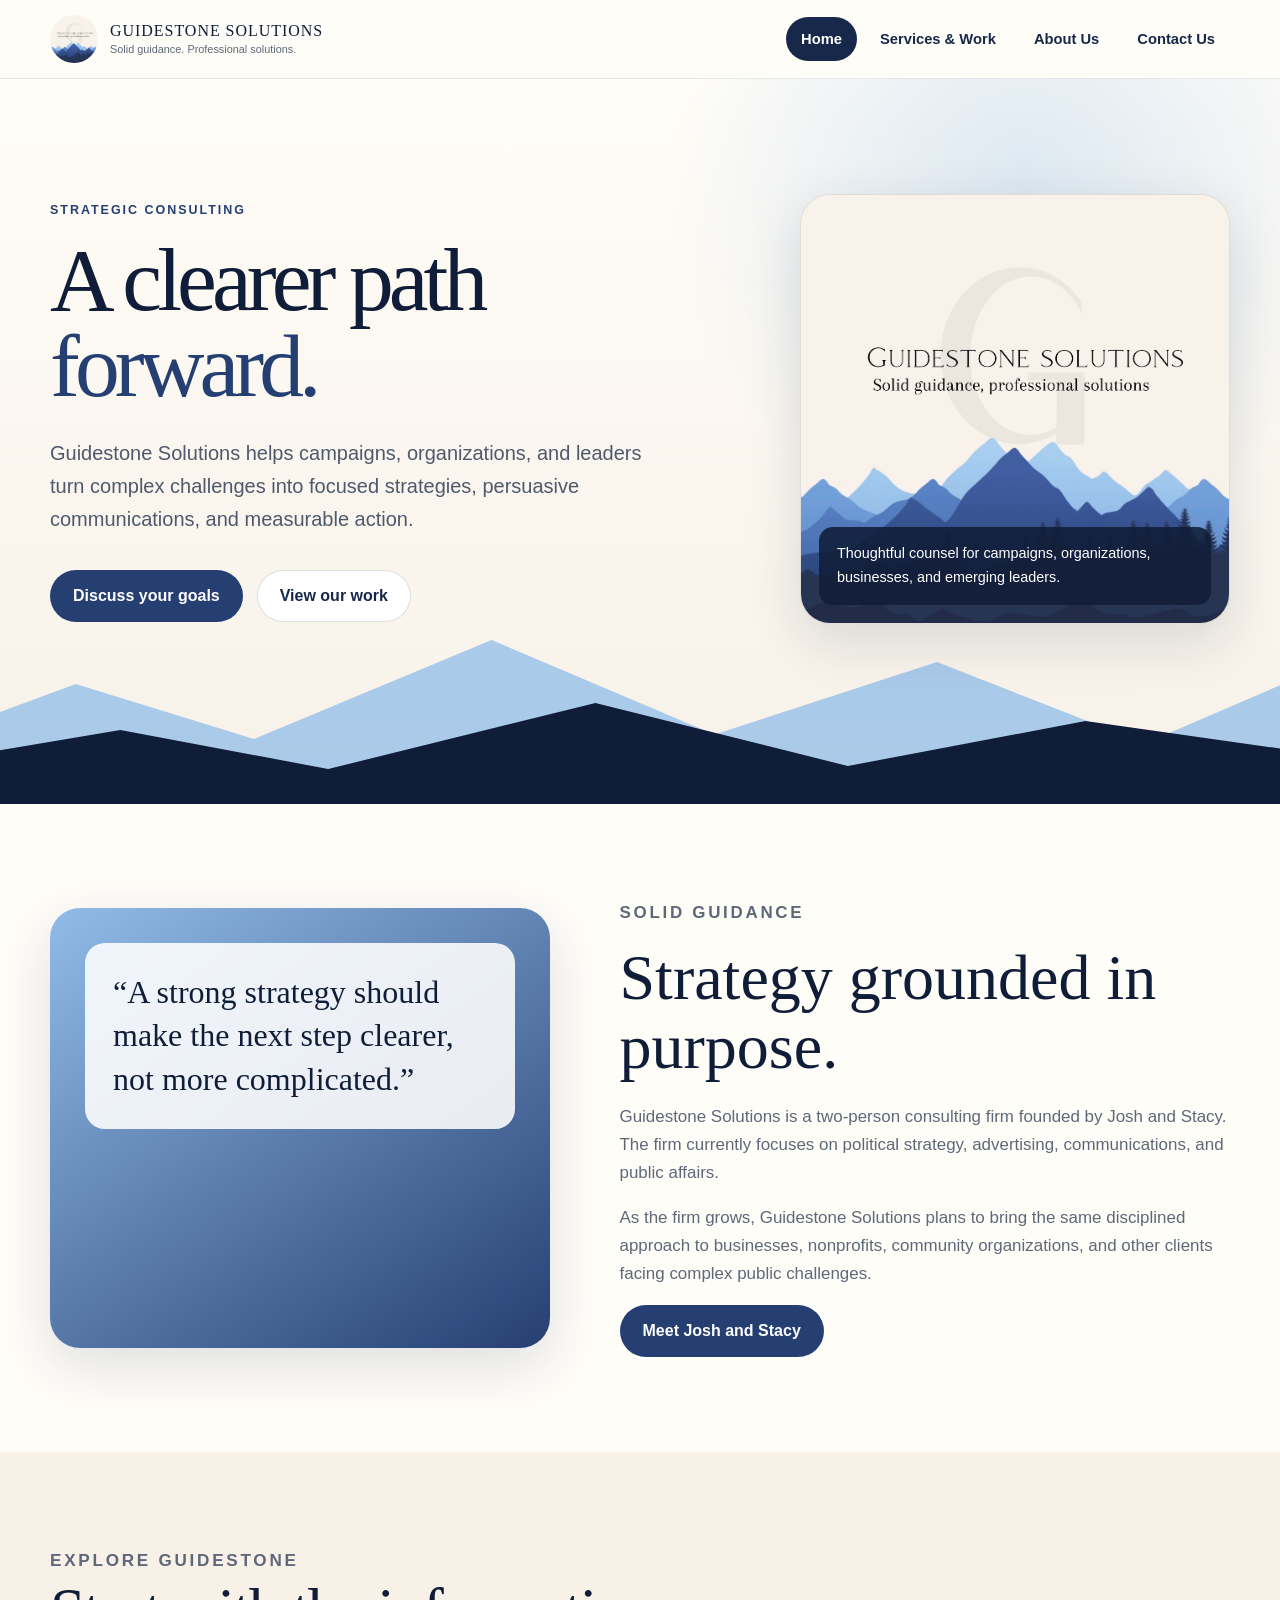
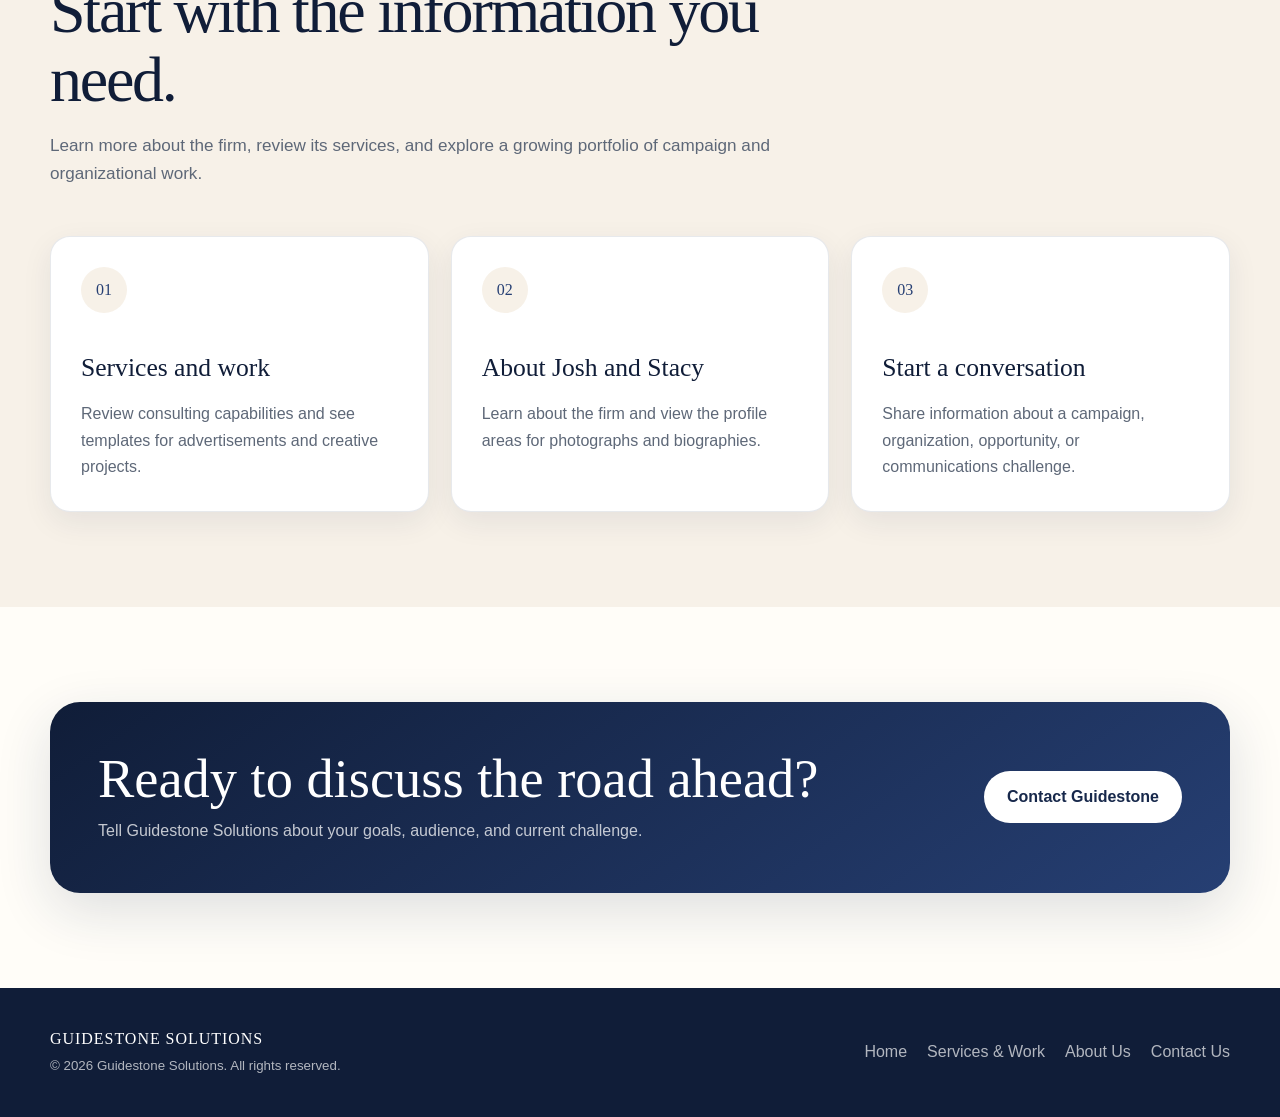
==== index.html @ 4f050463 "Update and rename style.css to index.html" ====
<!DOCTYPE html>
<html lang="en">
<head>
  <meta charset="UTF-8">

  <meta
    name="viewport"
    content="width=device-width, initial-scale=1"
  >

  <meta
    name="description"
    content="Guidestone Solutions provides strategic consulting, campaign communications, advertising, and organizational guidance."
  >

  <meta name="theme-color" content="#17284b">

  <meta property="og:title" content="Guidestone Solutions">

  <meta
    property="og:description"
    content="Solid guidance. Professional solutions."
  >

  <meta property="og:image" content="guidestonelogo.jpeg">
  <meta property="og:type" content="website">

  <title>Guidestone Solutions | Home</title>

  <style>
    :root {
      --cream: #f7f1e8;
      --cream-light: #fffdf8;
      --cream-dark: #e9e0d4;
      --blue-light: #91bce8;
      --blue: #527fc0;
      --blue-dark: #263f73;
      --navy: #17284b;
      --navy-dark: #101d38;
      --text: #172033;
      --muted: #5e6878;
      --white: #ffffff;
      --container: 1180px;
      --radius: 20px;
      --shadow: 0 18px 55px rgba(23, 40, 75, 0.14);
    }

    * {
      box-sizing: border-box;
    }

    html {
      scroll-behavior: smooth;
    }

    body {
      margin: 0;
      color: var(--text);
      background: var(--cream-light);
      font-family: Arial, Helvetica, sans-serif;
      line-height: 1.65;
    }

    img {
      display: block;
      max-width: 100%;
    }

    a {
      color: inherit;
    }

    .container {
      width: min(calc(100% - 36px), var(--container));
      margin-inline: auto;
    }

    .site-header {
      position: sticky;
      z-index: 100;
      top: 0;
      background: rgba(255, 253, 248, 0.96);
      border-bottom: 1px solid rgba(23, 40, 75, 0.1);
    }

    .navigation {
      display: flex;
      min-height: 78px;
      align-items: center;
      justify-content: space-between;
      gap: 28px;
    }

    .brand {
      display: flex;
      align-items: center;
      gap: 12px;
      color: var(--navy-dark);
      text-decoration: none;
    }

    .brand-logo {
      width: 48px;
      height: 48px;
      object-fit: cover;
      border-radius: 50%;
    }

    .brand-text {
      display: grid;
      line-height: 1.1;
    }

    .brand-name {
      font-family: Georgia, "Times New Roman", serif;
      font-size: 1rem;
      letter-spacing: 0.06em;
      text-transform: uppercase;
    }

    .brand-tagline {
      margin-top: 4px;
      color: var(--muted);
      font-size: 0.68rem;
    }

    .nav-menu {
      display: flex;
      flex-wrap: wrap;
      align-items: center;
      justify-content: flex-end;
      gap: 8px;
    }

    .nav-link {
      padding: 10px 15px;
      color: var(--navy);
      border-radius: 999px;
      font-size: 0.92rem;
      font-weight: 700;
      text-decoration: none;
    }

    .nav-link:hover {
      background: var(--cream);
    }

    .nav-link.active {
      color: var(--white);
      background: var(--navy);
    }

    .hero {
      position: relative;
      overflow: hidden;
      padding: 115px 0 180px;
      background:
        radial-gradient(
          circle at 80% 15%,
          rgba(145, 188, 232, 0.3),
          transparent 30%
        ),
        linear-gradient(
          180deg,
          var(--cream-light),
          var(--cream)
        );
    }

    .hero-grid {
      position: relative;
      z-index: 2;
      display: grid;
      grid-template-columns: 1.1fr 0.9fr;
      align-items: center;
      gap: 70px;
    }

    .eyebrow {
      display: inline-block;
      margin: 0 0 16px;
      color: var(--blue-dark);
      font-size: 0.78rem;
      font-weight: 800;
      letter-spacing: 0.16em;
      text-transform: uppercase;
    }

    .hero h1 {
      margin: 0;
      color: var(--navy-dark);
      font-family: Georgia, "Times New Roman", serif;
      font-size: clamp(3.4rem, 7vw, 6.7rem);
      font-weight: 500;
      line-height: 0.96;
      letter-spacing: -0.055em;
    }

    .hero h1 span {
      color: var(--blue-dark);
    }

    .hero-description {
      max-width: 650px;
      margin: 28px 0 0;
      color: #4e596c;
      font-size: clamp(1.05rem, 2vw, 1.25rem);
    }

    .actions {
      display: flex;
      flex-wrap: wrap;
      gap: 14px;
      margin-top: 34px;
    }

    .button {
      display: inline-flex;
      min-height: 50px;
      align-items: center;
      justify-content: center;
      padding: 12px 22px;
      border: 1px solid transparent;
      border-radius: 999px;
      font-weight: 700;
      text-decoration: none;
    }

    .button-primary {
      color: var(--white);
      background: var(--blue-dark);
    }

    .button-primary:hover {
      background: var(--navy);
    }

    .button-secondary {
      color: var(--navy);
      background: var(--white);
      border-color: rgba(23, 40, 75, 0.15);
    }

    .logo-card {
      position: relative;
      max-width: 430px;
      margin-left: auto;
      overflow: hidden;
      background: var(--cream);
      border: 1px solid rgba(23, 40, 75, 0.1);
      border-radius: 30px;
      box-shadow: var(--shadow);
    }

    .logo-card img {
      width: 100%;
      aspect-ratio: 1;
      object-fit: cover;
    }

    .logo-caption {
      position: absolute;
      right: 18px;
      bottom: 18px;
      left: 18px;
      padding: 15px 18px;
      color: var(--white);
      background: rgba(16, 29, 56, 0.88);
      border-radius: 14px;
      font-size: 0.9rem;
    }

    .mountain {
      position: absolute;
      right: -8%;
      bottom: -1px;
      left: -8%;
    }

    .mountain-back {
      height: 220px;
      background: var(--blue-light);
      clip-path: polygon(
        0 75%,
        12% 45%,
        24% 70%,
        40% 25%,
        55% 68%,
        70% 35%,
        84% 72%,
        94% 43%,
        100% 70%,
        100% 100%,
        0 100%
      );
      opacity: 0.75;
    }

    .mountain-front {
      height: 150px;
      background: var(--navy-dark);
      clip-path: polygon(
        0 75%,
        15% 50%,
        29% 76%,
        47% 32%,
        64% 74%,
        80% 44%,
        100% 72%,
        100% 100%,
        0 100%
      );
    }

    .section {
      padding: 95px 0;
    }

    .section-cream {
      background: var(--cream);
    }

    .section-heading {
      max-width: 760px;
      margin-bottom: 48px;
    }

    .section-heading h2 {
      margin: 0 0 18px;
      color: var(--navy-dark);
      font-family: Georgia, "Times New Roman", serif;
      font-size: clamp(2.2rem, 5vw, 4rem);
      font-weight: 500;
      line-height: 1.08;
      letter-spacing: -0.035em;
    }

    .section-heading p {
      margin: 0;
      color: var(--muted);
      font-size: 1.07rem;
    }

    .intro-grid {
      display: grid;
      grid-template-columns: 0.9fr 1.1fr;
      align-items: center;
      gap: 70px;
    }

    .intro-visual {
      min-height: 440px;
      padding: 35px;
      background:
        linear-gradient(
          145deg,
          var(--blue-light),
          var(--blue-dark)
        );
      border-radius: 30px;
      box-shadow: var(--shadow);
    }

    .quote-card {
      padding: 28px;
      color: var(--navy-dark);
      background: rgba(255, 255, 255, 0.88);
      border-radius: var(--radius);
    }

    .quote-card p {
      margin: 0;
      font-family: Georgia, "Times New Roman", serif;
      font-size: clamp(1.4rem, 3vw, 2rem);
      line-height: 1.35;
    }

    .intro-copy h2 {
      margin: 0 0 22px;
      color: var(--navy-dark);
      font-family: Georgia, "Times New Roman", serif;
      font-size: clamp(2.3rem, 5vw, 4rem);
      font-weight: 500;
      line-height: 1.08;
    }

    .intro-copy p {
      color: var(--muted);
      font-size: 1.06rem;
    }

    .cards {
      display: grid;
      grid-template-columns: repeat(3, 1fr);
      gap: 22px;
    }

    .card {
      padding: 30px;
      color: var(--navy-dark);
      background: var(--white);
      border: 1px solid rgba(23, 40, 75, 0.1);
      border-radius: var(--radius);
      box-shadow: 0 10px 30px rgba(23, 40, 75, 0.08);
      text-decoration: none;
    }

    .card:hover {
      border-color: rgba(82, 127, 192, 0.45);
    }

    .card-number {
      display: inline-flex;
      width: 46px;
      height: 46px;
      align-items: center;
      justify-content: center;
      color: var(--blue-dark);
      background: var(--cream);
      border-radius: 50%;
      font-family: Georgia, "Times New Roman", serif;
    }

    .card h3 {
      margin: 34px 0 12px;
      font-family: Georgia, "Times New Roman", serif;
      font-size: 1.6rem;
      font-weight: 500;
    }

    .card p {
      margin: 0;
      color: var(--muted);
    }

    .cta {
      display: flex;
      align-items: center;
      justify-content: space-between;
      gap: 30px;
      padding: 48px;
      color: var(--white);
      background:
        linear-gradient(
          145deg,
          var(--navy-dark),
          var(--blue-dark)
        );
      border-radius: 30px;
      box-shadow: var(--shadow);
    }

    .cta h2 {
      margin: 0 0 10px;
      font-family: Georgia, "Times New Roman", serif;
      font-size: clamp(2rem, 5vw, 3.4rem);
      font-weight: 500;
      line-height: 1.08;
    }

    .cta p {
      margin: 0;
      color: rgba(255, 255, 255, 0.75);
    }

    .button-light {
      color: var(--navy);
      background: var(--white);
    }

    .site-footer {
      padding: 38px 0;
      color: rgba(255, 255, 255, 0.68);
      background: var(--navy-dark);
    }

    .footer-grid {
      display: flex;
      align-items: center;
      justify-content: space-between;
      gap: 25px;
    }

    .footer-title {
      color: var(--white);
      font-family: Georgia, "Times New Roman", serif;
      letter-spacing: 0.06em;
      text-transform: uppercase;
    }

    .footer-links {
      display: flex;
      flex-wrap: wrap;
      gap: 20px;
    }

    .footer-links a {
      text-decoration: none;
    }

    .footer-links a:hover {
      color: var(--white);
    }

    @media (max-width: 900px) {
      .hero-grid,
      .intro-grid {
        grid-template-columns: 1fr;
      }

      .logo-card {
        width: min(100%, 460px);
        margin: 0;
      }

      .cards {
        grid-template-columns: 1fr;
      }

      .cta {
        align-items: flex-start;
        flex-direction: column;
      }
    }

    @media (max-width: 680px) {
      .navigation {
        align-items: flex-start;
        flex-direction: column;
        padding: 15px 0;
      }

      .nav-menu {
        width: 100%;
        justify-content: flex-start;
      }

      .nav-link {
        padding: 8px 11px;
      }

      .hero {
        padding: 80px 0 150px;
      }

      .hero h1 {
        font-size: clamp(3rem, 16vw, 5rem);
      }

      .actions {
        flex-direction: column;
      }

      .button {
        width: 100%;
      }

      .section {
        padding: 72px 0;
      }

      .cta {
        padding: 34px 24px;
      }

      .footer-grid {
        align-items: flex-start;
        flex-direction: column;
      }
    }
  </style>
</head>

<body>
  <header class="site-header">
    <div class="container navigation">
      <a class="brand" href="index.html">
        <img
          class="brand-logo"
          src="guidestonelogo.jpeg"
          alt=""
        >

        <span class="brand-text">
          <span class="brand-name">
            Guidestone Solutions
          </span>

          <span class="brand-tagline">
            Solid guidance. Professional solutions.
          </span>
        </span>
      </a>

      <nav class="nav-menu" aria-label="Main navigation">
        <a class="nav-link active" href="index.html">
          Home
        </a>

        <a class="nav-link" href="services.html">
          Services &amp; Work
        </a>

        <a class="nav-link" href="about.html">
          About Us
        </a>

        <a class="nav-link" href="contact.html">
          Contact Us
        </a>
      </nav>
    </div>
  </header>

  <main>
    <section class="hero">
      <div class="container hero-grid">
        <div>
          <p class="eyebrow">
            Strategic consulting
          </p>

          <h1>
            A clearer path
            <span>forward.</span>
          </h1>

          <p class="hero-description">
            Guidestone Solutions helps campaigns, organizations,
            and leaders turn complex challenges into focused
            strategies, persuasive communications, and measurable
            action.
          </p>

          <div class="actions">
            <a class="button button-primary" href="contact.html">
              Discuss your goals
            </a>

            <a class="button button-secondary" href="services.html">
              View our work
            </a>
          </div>
        </div>

        <aside class="logo-card">
          <img
            src="guidestonelogo.jpeg"
            alt="Guidestone Solutions logo featuring blue mountain silhouettes"
          >

          <div class="logo-caption">
            Thoughtful counsel for campaigns, organizations,
            businesses, and emerging leaders.
          </div>
        </aside>
      </div>

      <div class="mountain mountain-back"></div>
      <div class="mountain mountain-front"></div>
    </section>

    <section class="section">
      <div class="container intro-grid">
        <div class="intro-visual">
          <div class="quote-card">
            <p>
              “A strong strategy should make the next step clearer,
              not more complicated.”
            </p>
          </div>
        </div>

        <div class="intro-copy">
          <p class="eyebrow">
            Solid guidance
          </p>

          <h2>
            Strategy grounded in purpose.
          </h2>

          <p>
            Guidestone Solutions is a two-person consulting firm
            founded by Josh and Stacy. The firm currently focuses
            on political strategy, advertising, communications,
            and public affairs.
          </p>

          <p>
            As the firm grows, Guidestone Solutions plans to bring
            the same disciplined approach to businesses, nonprofits,
            community organizations, and other clients facing
            complex public challenges.
          </p>

          <a class="button button-primary" href="about.html">
            Meet Josh and Stacy
          </a>
        </div>
      </div>
    </section>

    <section class="section section-cream">
      <div class="container">
        <div class="section-heading">
          <p class="eyebrow">
            Explore Guidestone
          </p>

          <h2>
            Start with the information you need.
          </h2>

          <p>
            Learn more about the firm, review its services, and
            explore a growing portfolio of campaign and
            organizational work.
          </p>
        </div>

        <div class="cards">
          <a class="card" href="services.html">
            <span class="card-number">01</span>

            <h3>Services and work</h3>

            <p>
              Review consulting capabilities and see templates
              for advertisements and creative projects.
            </p>
          </a>

          <a class="card" href="about.html">
            <span class="card-number">02</span>

            <h3>About Josh and Stacy</h3>

            <p>
              Learn about the firm and view the profile areas
              for photographs and biographies.
            </p>
          </a>

          <a class="card" href="contact.html">
            <span class="card-number">03</span>

            <h3>Start a conversation</h3>

            <p>
              Share information about a campaign, organization,
              opportunity, or communications challenge.
            </p>
          </a>
        </div>
      </div>
    </section>

    <section class="section">
      <div class="container cta">
        <div>
          <h2>
            Ready to discuss the road ahead?
          </h2>

          <p>
            Tell Guidestone Solutions about your goals,
            audience, and current challenge.
          </p>
        </div>

        <a class="button button-light" href="contact.html">
          Contact Guidestone
        </a>
      </div>
    </section>
  </main>

  <footer class="site-footer">
    <div class="container footer-grid">
      <div>
        <div class="footer-title">
          Guidestone Solutions
        </div>

        <small>
          © 2026 Guidestone Solutions. All rights reserved.
        </small>
      </div>

      <nav class="footer-links" aria-label="Footer navigation">
        <a href="index.html">Home</a>
        <a href="services.html">Services &amp; Work</a>
        <a href="about.html">About Us</a>
        <a href="contact.html">Contact Us</a>
      </nav>
    </div>
  </footer>
</body>
</html>
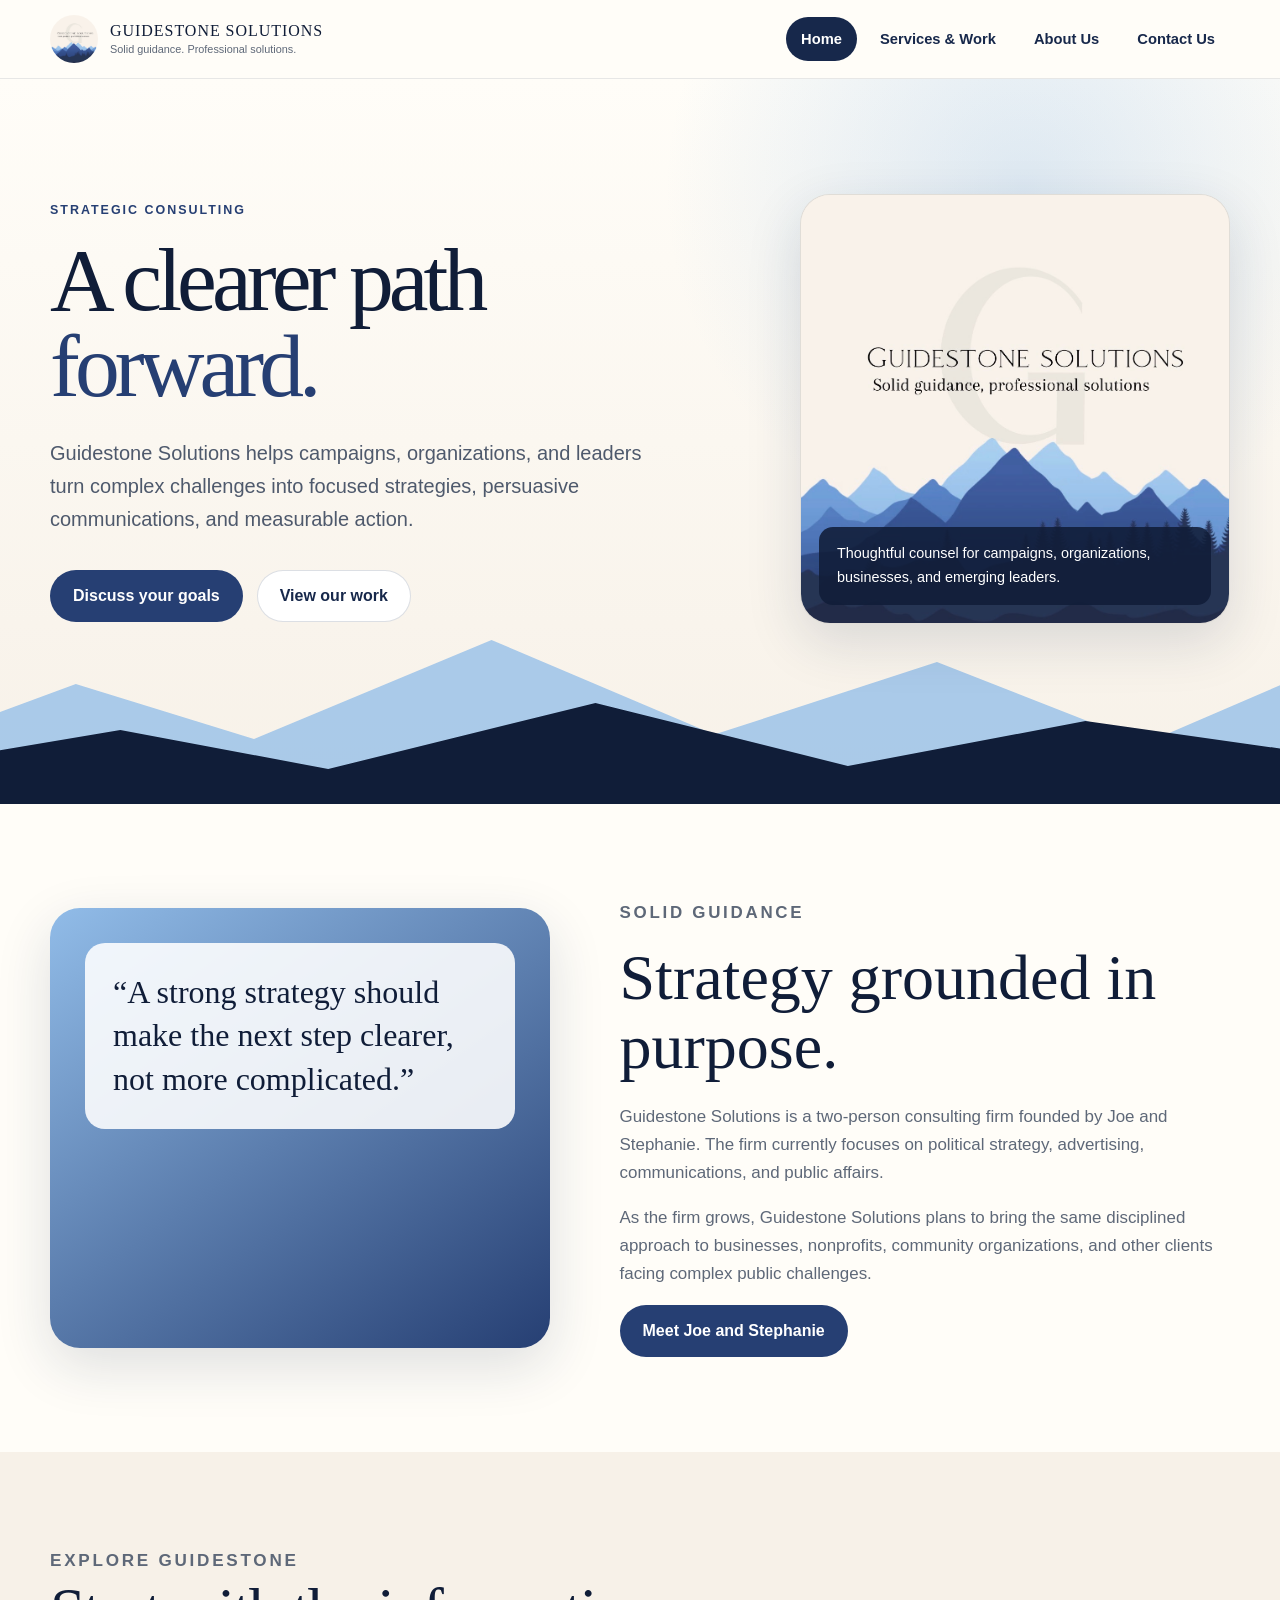
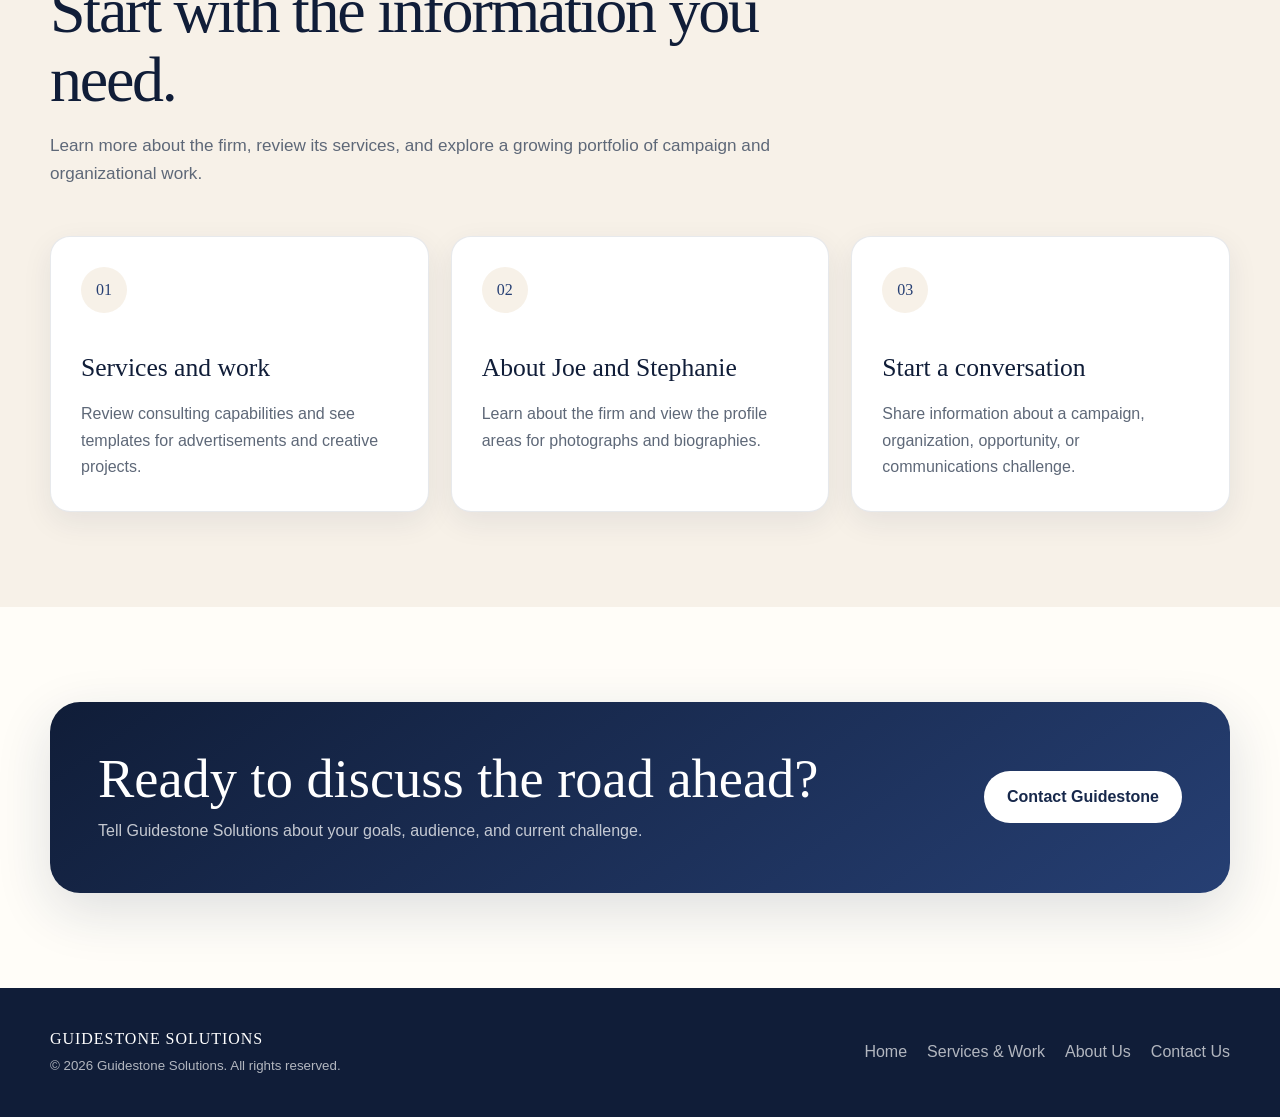
==== commit 62177d89: "Update index.html Updated template names in index.html  Josh = Joe Stacy = Stephanie" ====
--- a/index.html
+++ b/index.html
@@ -682,7 +682,7 @@
 
           <p>
             Guidestone Solutions is a two-person consulting firm
-            founded by Josh and Stacy. The firm currently focuses
+            founded by Joe and Stephanie. The firm currently focuses
             on political strategy, advertising, communications,
             and public affairs.
           </p>
@@ -695,7 +695,7 @@
           </p>
 
           <a class="button button-primary" href="about.html">
-            Meet Josh and Stacy
+            Meet Joe and Stephanie
           </a>
         </div>
       </div>
@@ -734,7 +734,7 @@
           <a class="card" href="about.html">
             <span class="card-number">02</span>
 
-            <h3>About Josh and Stacy</h3>
+            <h3>About Joe and Stephanie</h3>
 
             <p>
               Learn about the firm and view the profile areas
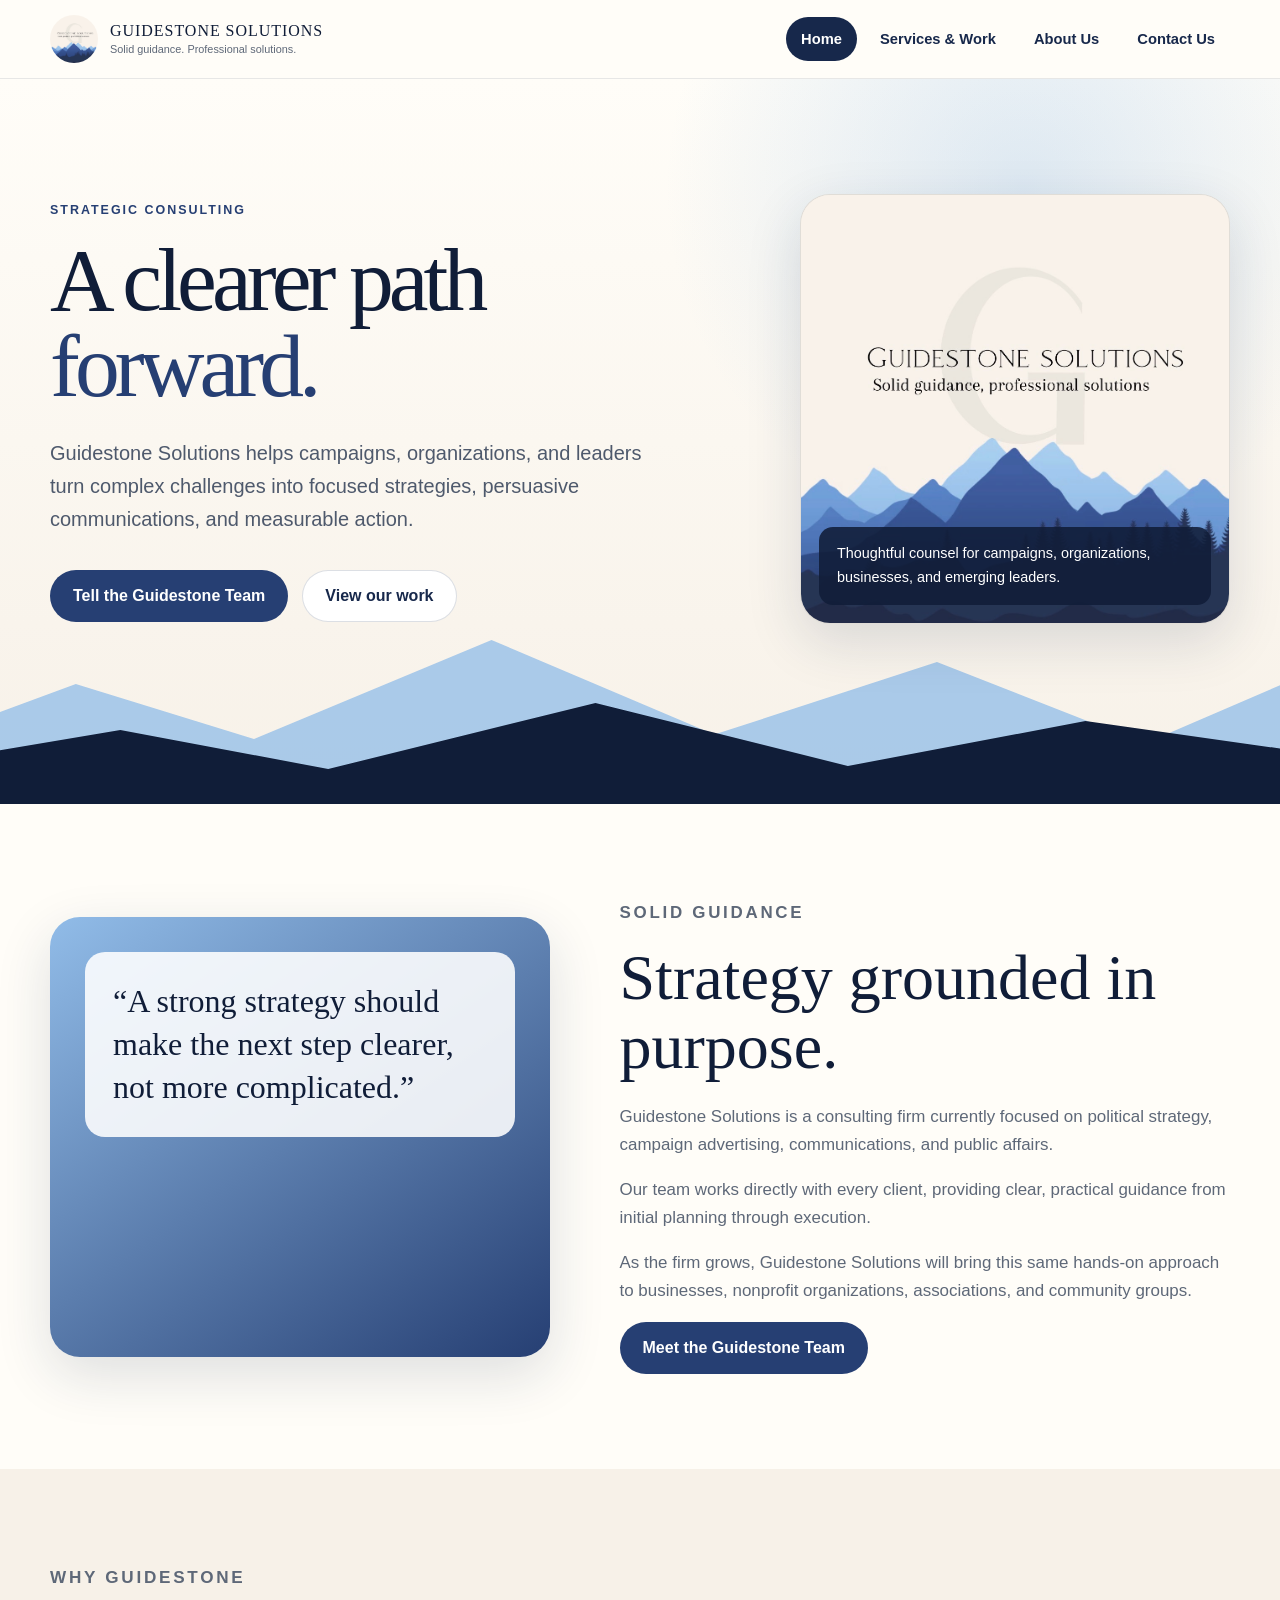
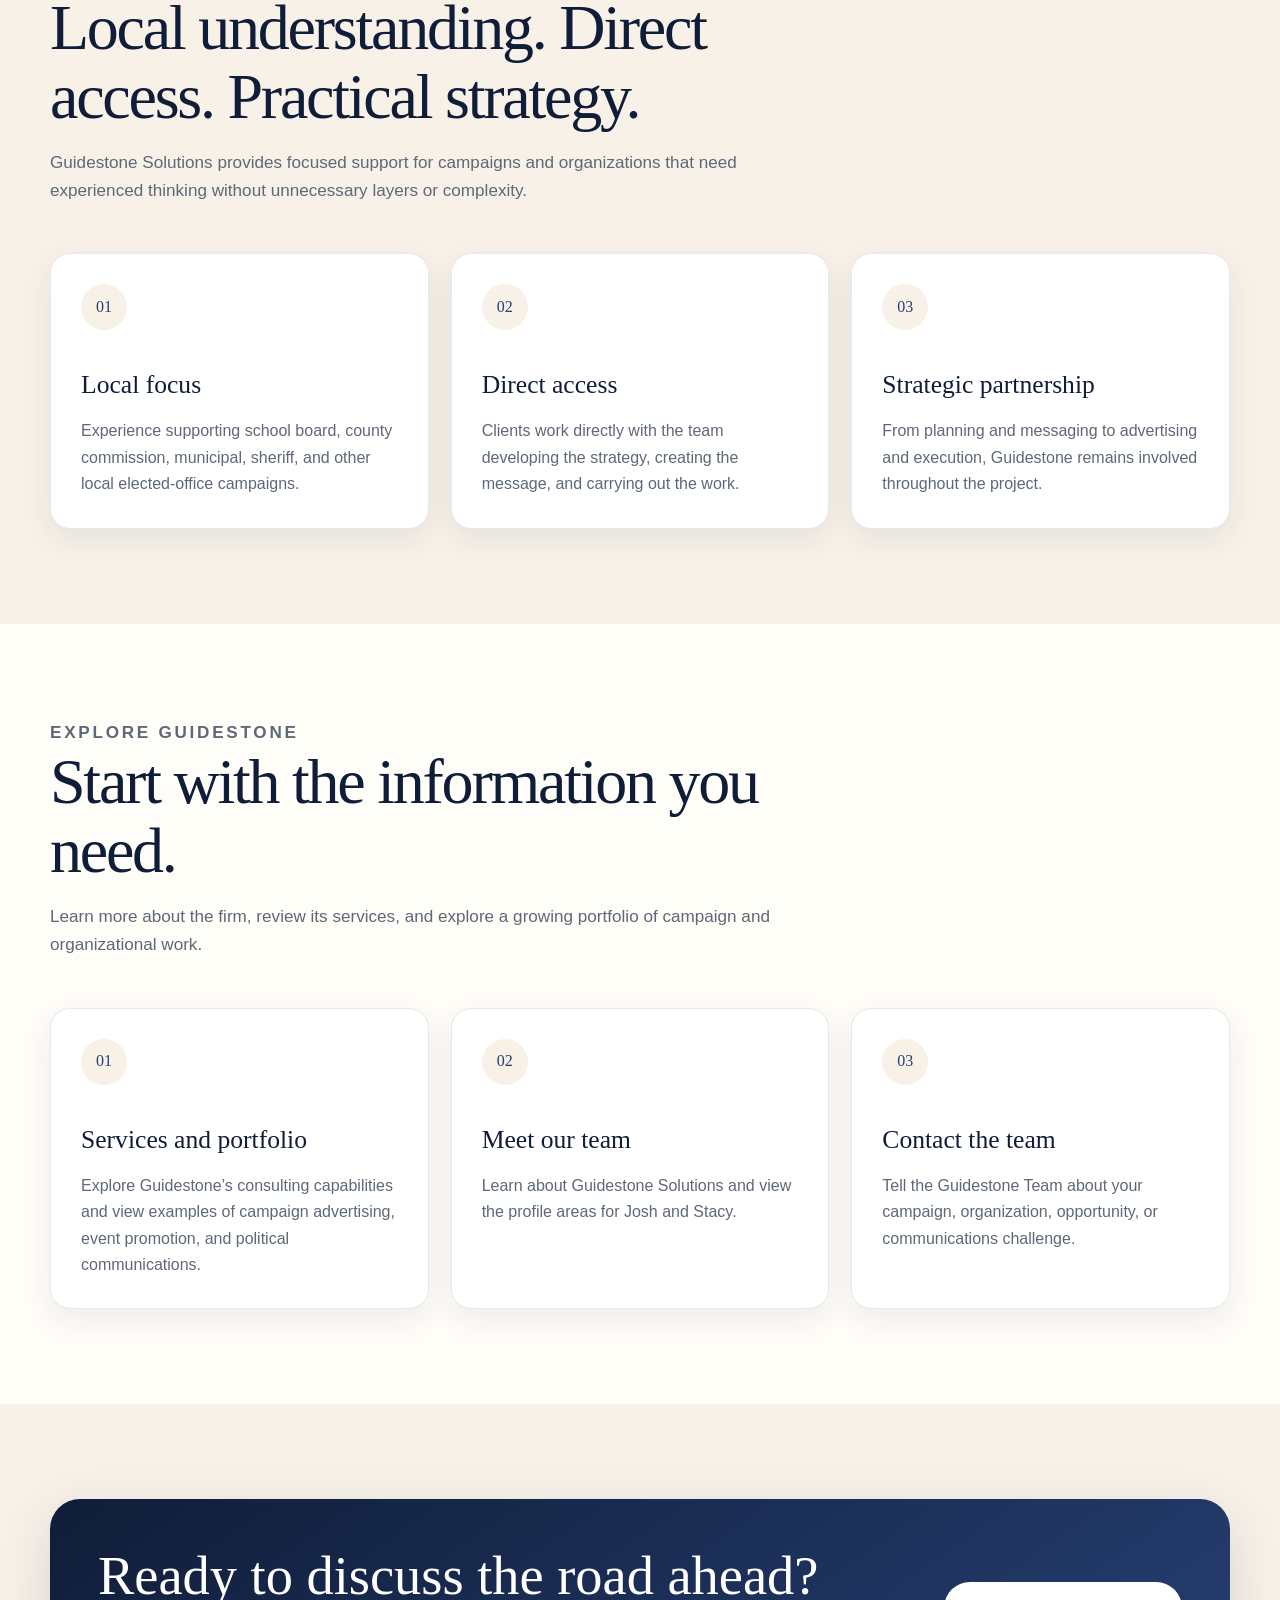
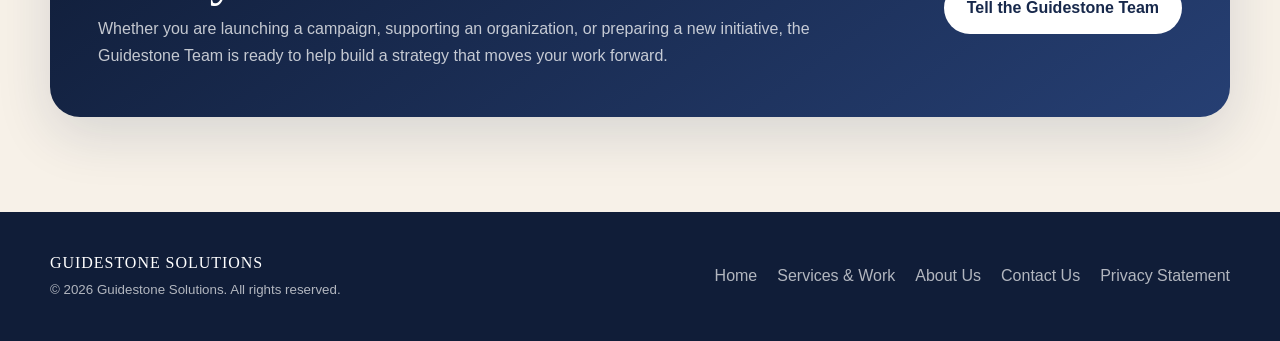
==== commit b96f4157: "Update index.html updating index.html" ====
--- a/index.html
+++ b/index.html
@@ -10,7 +10,7 @@
 
   <meta
     name="description"
-    content="Guidestone Solutions provides strategic consulting, campaign communications, advertising, and organizational guidance."
+    content="Guidestone Solutions provides strategic consulting, political campaign communications, advertising, public affairs, and organizational guidance."
   >
 
   <meta name="theme-color" content="#17284b">
@@ -239,6 +239,10 @@
       color: var(--navy);
       background: var(--white);
       border-color: rgba(23, 40, 75, 0.15);
+    }
+
+    .button-secondary:hover {
+      border-color: rgba(23, 40, 75, 0.3);
     }
 
     .logo-card {
@@ -389,12 +393,14 @@
       font-size: 1.06rem;
     }
 
+    .why-grid,
     .cards {
       display: grid;
       grid-template-columns: repeat(3, 1fr);
       gap: 22px;
     }
 
+    .why-card,
     .card {
       padding: 30px;
       color: var(--navy-dark);
@@ -402,13 +408,18 @@
       border: 1px solid rgba(23, 40, 75, 0.1);
       border-radius: var(--radius);
       box-shadow: 0 10px 30px rgba(23, 40, 75, 0.08);
+    }
+
+    .card {
       text-decoration: none;
     }
 
-    .card:hover {
+    .card:hover,
+    .why-card:hover {
       border-color: rgba(82, 127, 192, 0.45);
     }
 
+    .why-number,
     .card-number {
       display: inline-flex;
       width: 46px;
@@ -421,6 +432,7 @@
       font-family: Georgia, "Times New Roman", serif;
     }
 
+    .why-card h3,
     .card h3 {
       margin: 34px 0 12px;
       font-family: Georgia, "Times New Roman", serif;
@@ -428,6 +440,7 @@
       font-weight: 500;
     }
 
+    .why-card p,
     .card p {
       margin: 0;
       color: var(--muted);
@@ -459,11 +472,13 @@
     }
 
     .cta p {
+      max-width: 760px;
       margin: 0;
       color: rgba(255, 255, 255, 0.75);
     }
 
     .button-light {
+      flex: 0 0 auto;
       color: var(--navy);
       background: var(--white);
     }
@@ -513,6 +528,7 @@
         margin: 0;
       }
 
+      .why-grid,
       .cards {
         grid-template-columns: 1fr;
       }
@@ -574,7 +590,11 @@
 <body>
   <header class="site-header">
     <div class="container navigation">
-      <a class="brand" href="index.html">
+      <a
+        class="brand"
+        href="index.html"
+        aria-label="Guidestone Solutions home"
+      >
         <img
           class="brand-logo"
           src="guidestonelogo.jpeg"
@@ -634,7 +654,7 @@
 
           <div class="actions">
             <a class="button button-primary" href="contact.html">
-              Discuss your goals
+              Tell the Guidestone Team
             </a>
 
             <a class="button button-secondary" href="services.html">
@@ -681,21 +701,25 @@
           </h2>
 
           <p>
-            Guidestone Solutions is a two-person consulting firm
-            founded by Joe and Stephanie. The firm currently focuses
-            on political strategy, advertising, communications,
-            and public affairs.
+            Guidestone Solutions is a consulting firm currently
+            focused on political strategy, campaign advertising,
+            communications, and public affairs.
           </p>
 
           <p>
-            As the firm grows, Guidestone Solutions plans to bring
-            the same disciplined approach to businesses, nonprofits,
-            community organizations, and other clients facing
-            complex public challenges.
+            Our team works directly with every client, providing
+            clear, practical guidance from initial planning through
+            execution.
+          </p>
+
+          <p>
+            As the firm grows, Guidestone Solutions will bring this
+            same hands-on approach to businesses, nonprofit
+            organizations, associations, and community groups.
           </p>
 
           <a class="button button-primary" href="about.html">
-            Meet Joe and Stephanie
+            Meet the Guidestone Team
           </a>
         </div>
       </div>
@@ -705,6 +729,70 @@
       <div class="container">
         <div class="section-heading">
           <p class="eyebrow">
+            Why Guidestone
+          </p>
+
+          <h2>
+            Local understanding. Direct access. Practical strategy.
+          </h2>
+
+          <p>
+            Guidestone Solutions provides focused support for
+            campaigns and organizations that need experienced
+            thinking without unnecessary layers or complexity.
+          </p>
+        </div>
+
+        <div class="why-grid">
+          <article class="why-card">
+            <span class="why-number">01</span>
+
+            <h3>
+              Local focus
+            </h3>
+
+            <p>
+              Experience supporting school board, county commission,
+              municipal, sheriff, and other local elected-office
+              campaigns.
+            </p>
+          </article>
+
+          <article class="why-card">
+            <span class="why-number">02</span>
+
+            <h3>
+              Direct access
+            </h3>
+
+            <p>
+              Clients work directly with the team developing the
+              strategy, creating the message, and carrying out the
+              work.
+            </p>
+          </article>
+
+          <article class="why-card">
+            <span class="why-number">03</span>
+
+            <h3>
+              Strategic partnership
+            </h3>
+
+            <p>
+              From planning and messaging to advertising and
+              execution, Guidestone remains involved throughout
+              the project.
+            </p>
+          </article>
+        </div>
+      </div>
+    </section>
+
+    <section class="section">
+      <div class="container">
+        <div class="section-heading">
+          <p class="eyebrow">
             Explore Guidestone
           </p>
 
@@ -723,40 +811,48 @@
           <a class="card" href="services.html">
             <span class="card-number">01</span>
 
-            <h3>Services and work</h3>
+            <h3>
+              Services and portfolio
+            </h3>
 
             <p>
-              Review consulting capabilities and see templates
-              for advertisements and creative projects.
+              Explore Guidestone’s consulting capabilities and view
+              examples of campaign advertising, event promotion,
+              and political communications.
             </p>
           </a>
 
           <a class="card" href="about.html">
             <span class="card-number">02</span>
 
-            <h3>About Joe and Stephanie</h3>
+            <h3>
+              Meet our team
+            </h3>
 
             <p>
-              Learn about the firm and view the profile areas
-              for photographs and biographies.
+              Learn about Guidestone Solutions and view the profile
+              areas for Josh and Stacy.
             </p>
           </a>
 
           <a class="card" href="contact.html">
             <span class="card-number">03</span>
 
-            <h3>Start a conversation</h3>
+            <h3>
+              Contact the team
+            </h3>
 
             <p>
-              Share information about a campaign, organization,
-              opportunity, or communications challenge.
+              Tell the Guidestone Team about your campaign,
+              organization, opportunity, or communications
+              challenge.
             </p>
           </a>
         </div>
       </div>
     </section>
 
-    <section class="section">
+    <section class="section section-cream">
       <div class="container cta">
         <div>
           <h2>
@@ -764,13 +860,15 @@
           </h2>
 
           <p>
-            Tell Guidestone Solutions about your goals,
-            audience, and current challenge.
+            Whether you are launching a campaign, supporting an
+            organization, or preparing a new initiative, the
+            Guidestone Team is ready to help build a strategy that
+            moves your work forward.
           </p>
         </div>
 
         <a class="button button-light" href="contact.html">
-          Contact Guidestone
+          Tell the Guidestone Team
         </a>
       </div>
     </section>
@@ -793,6 +891,7 @@
         <a href="services.html">Services &amp; Work</a>
         <a href="about.html">About Us</a>
         <a href="contact.html">Contact Us</a>
+        <a href="privacy.html">Privacy Statement</a>
       </nav>
     </div>
   </footer>
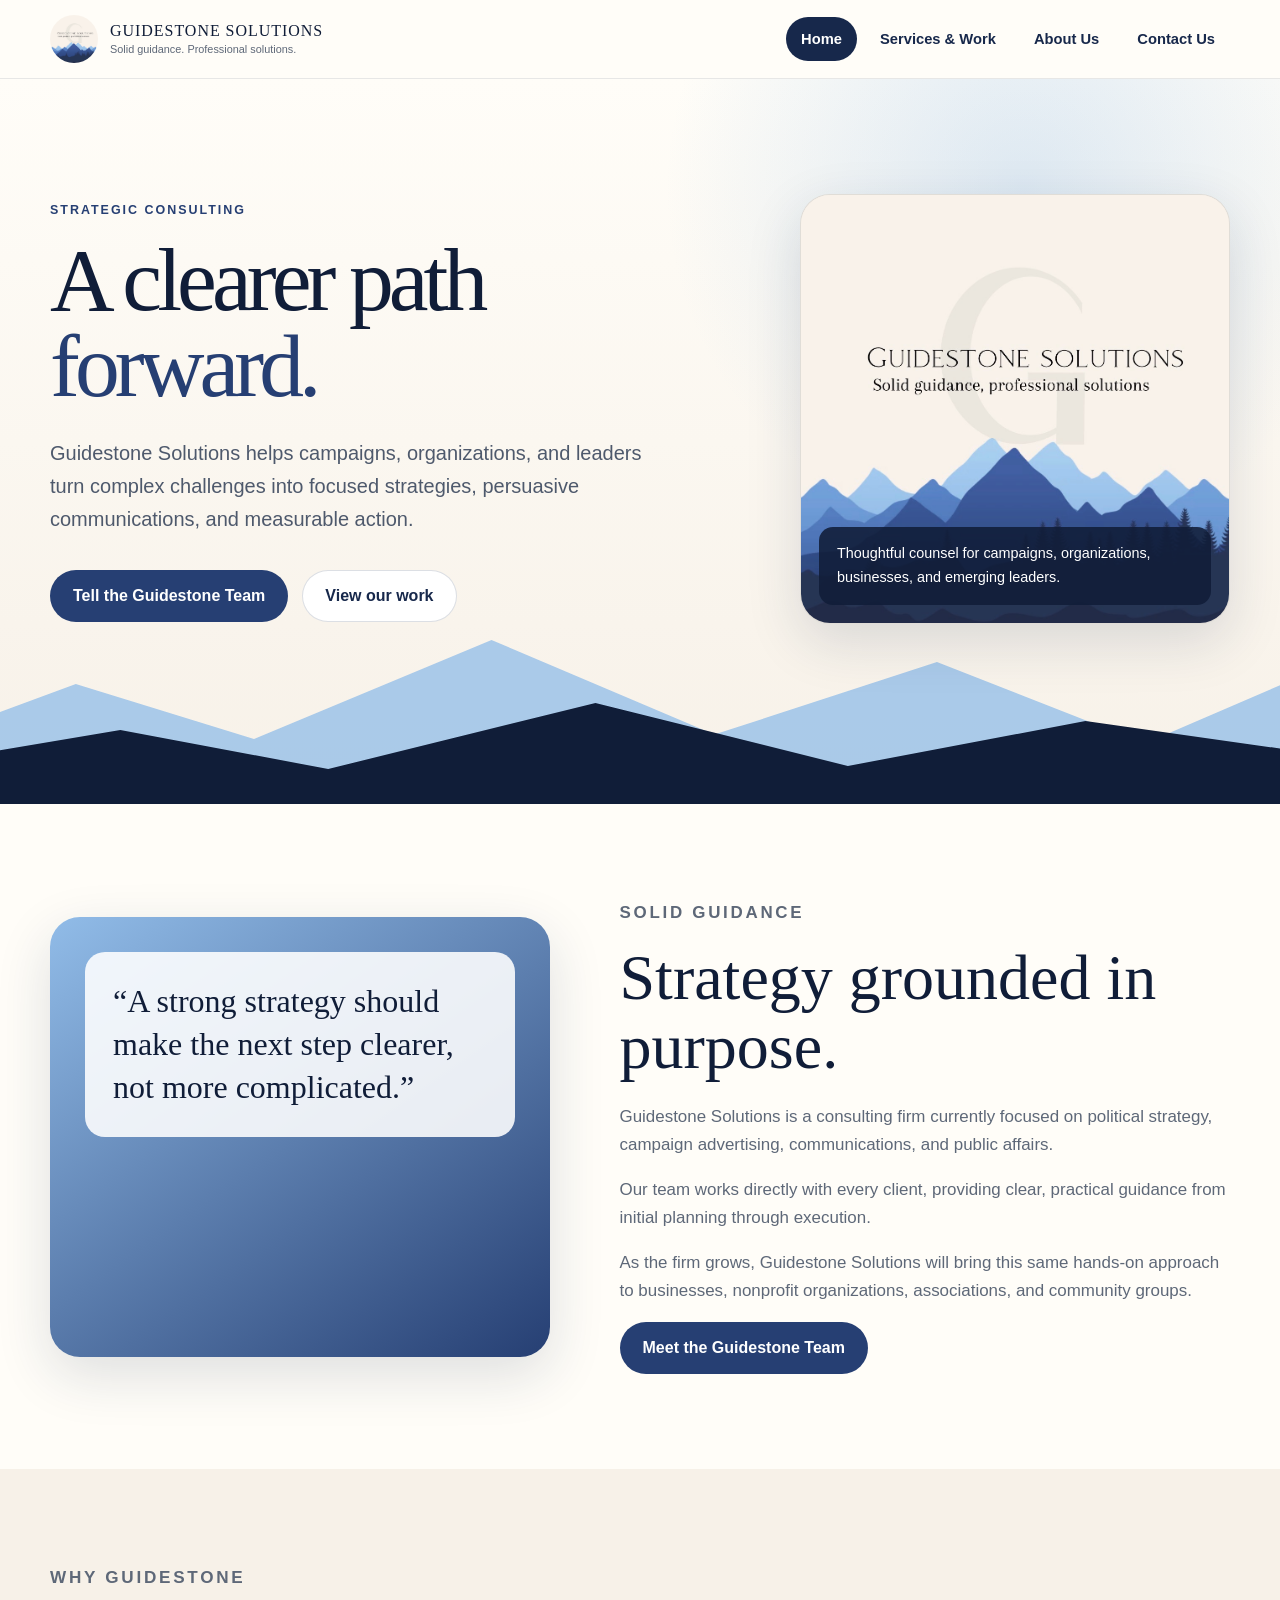
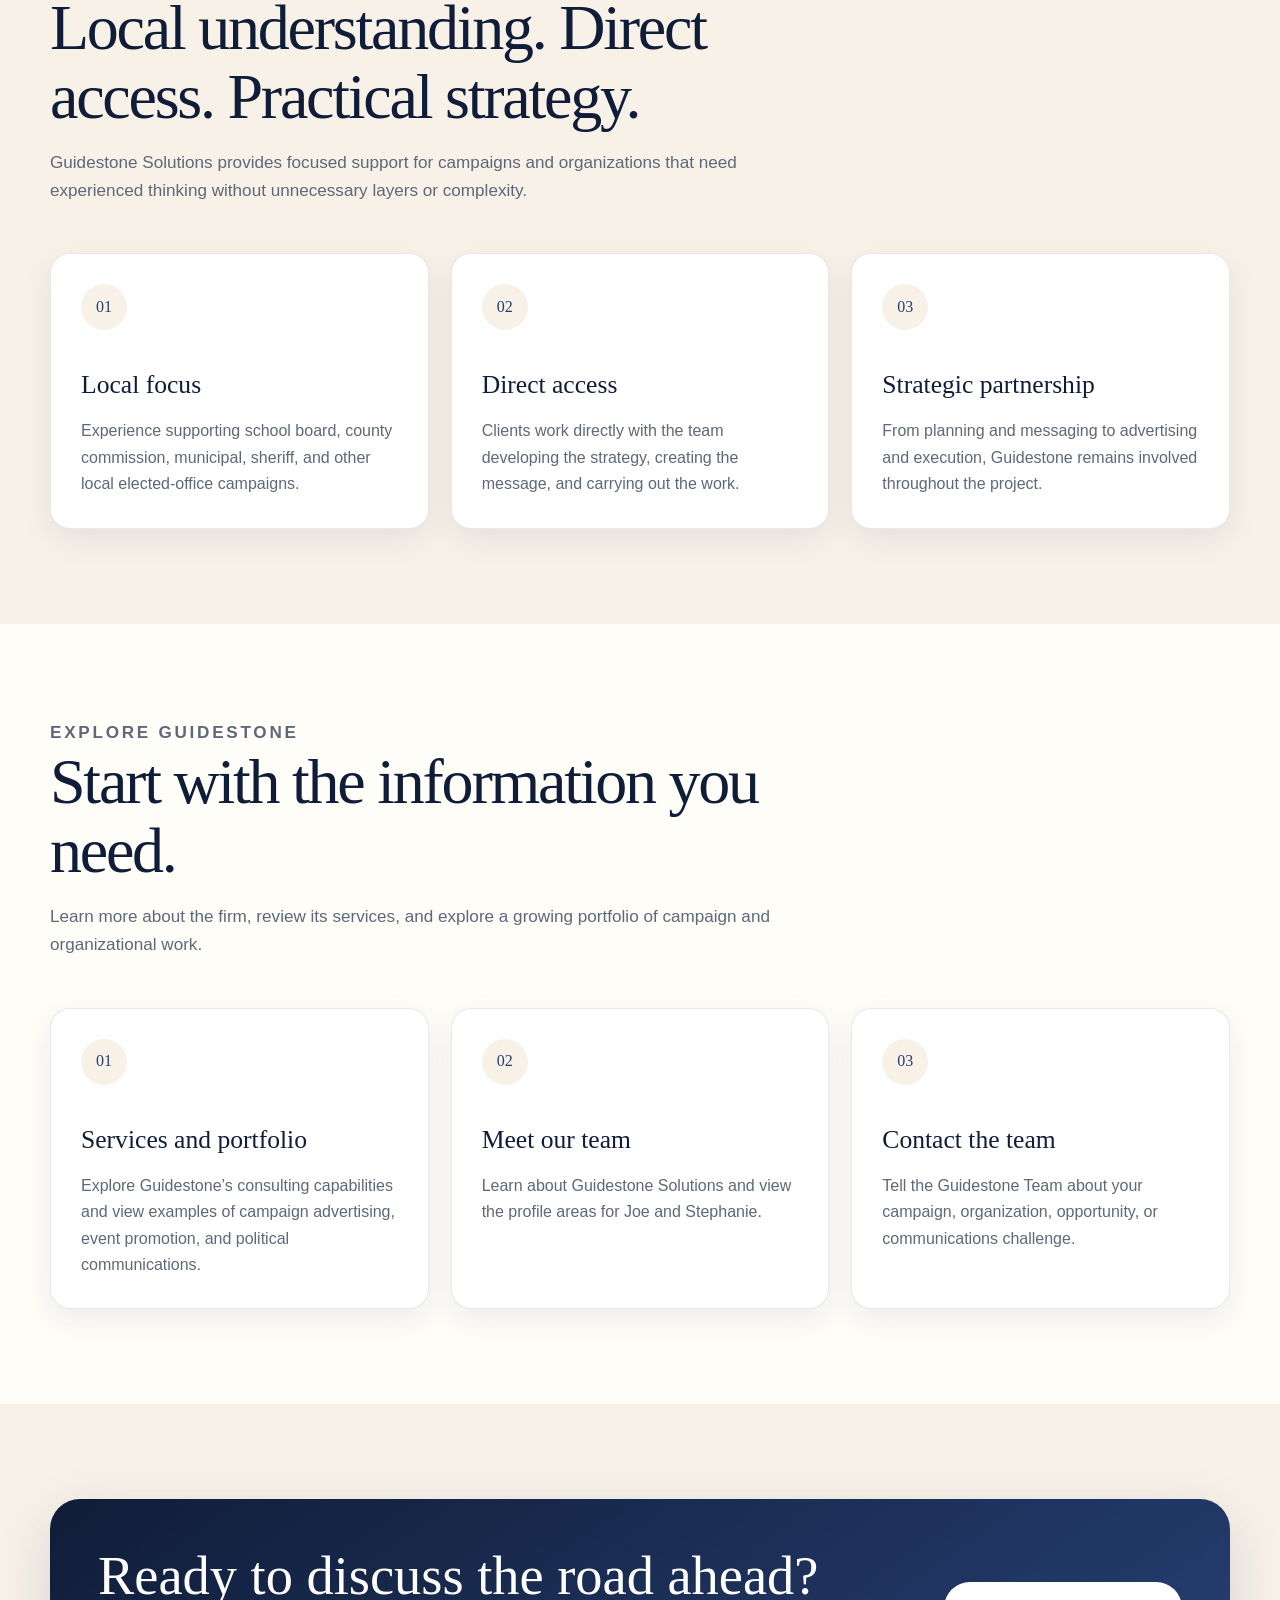
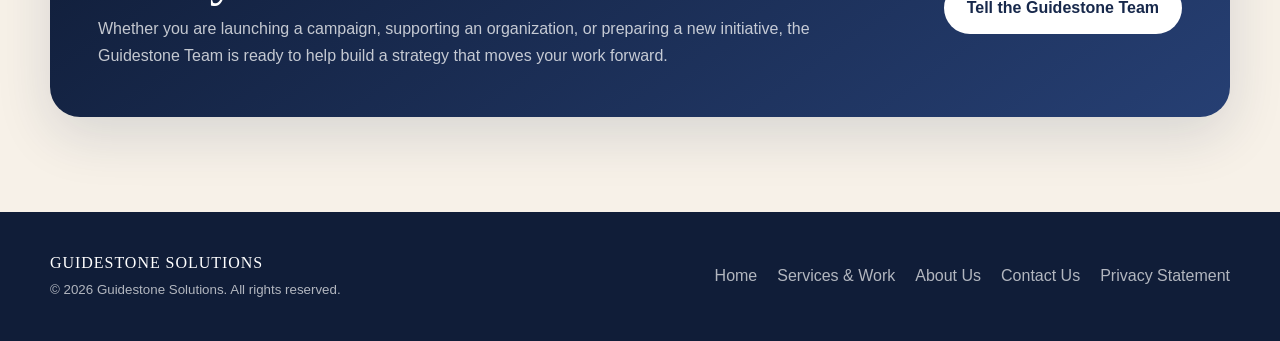
==== commit 29e49db4: "Update index.html Josh and Stacy => Joe and Stephanie" ====
--- a/index.html
+++ b/index.html
@@ -831,7 +831,7 @@
 
             <p>
               Learn about Guidestone Solutions and view the profile
-              areas for Josh and Stacy.
+              areas for Joe and Stephanie.
             </p>
           </a>
 
